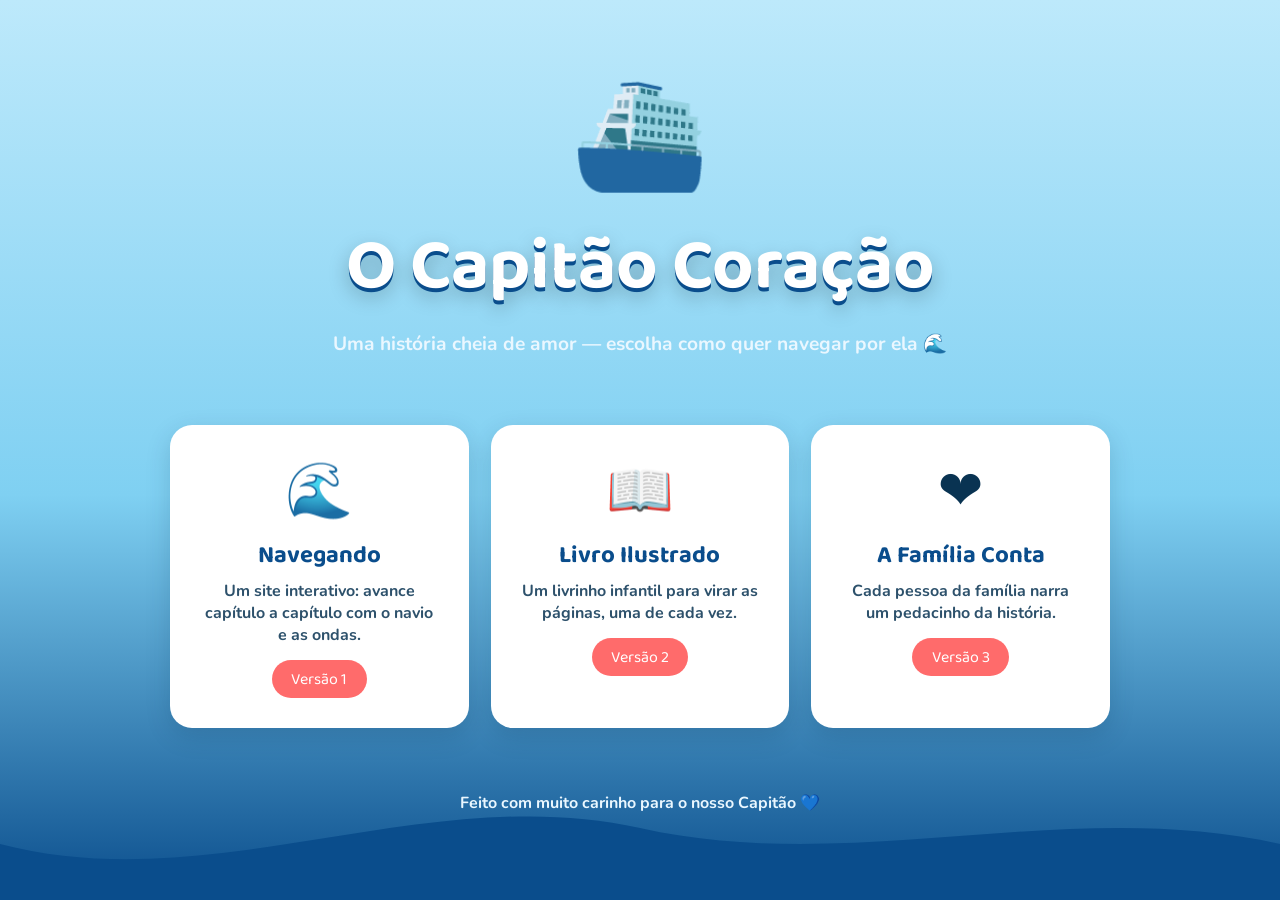
==== index.html @ a2f06ba9 "Add three static versions, GitHub Pages deploy workflow, and live URL" ====
<!DOCTYPE html>
<html lang="pt-BR">
<head>
  <meta charset="UTF-8">
  <meta name="viewport" content="width=device-width, initial-scale=1.0">
  <title>O Capitão Coração 💙</title>
  <meta name="description" content="Uma história lúdica e cheia de amor para o nosso Capitão Coração.">
  <link rel="preconnect" href="https://fonts.googleapis.com">
  <link href="https://fonts.googleapis.com/css2?family=Baloo+2:wght@600;700;800&family=Nunito:wght@400;700;800&display=swap" rel="stylesheet">
  <link rel="stylesheet" href="assets/css/common.css">
  <style>
    body {
      min-height: 100vh;
      background: linear-gradient(180deg, #bde9fb 0%, #7fd0f2 55%, #0a4d8c 100%);
      overflow-x: hidden;
    }
    header.hero {
      text-align: center;
      padding: 3.5rem 1rem 1rem;
      position: relative;
    }
    .hero h1 {
      font-size: clamp(2.4rem, 7vw, 4.5rem);
      color: #fff;
      margin: 0;
      text-shadow: 0 4px 0 #0a4d8c, 0 8px 20px rgba(0,0,0,.25);
    }
    .hero p { color: #eaf7ff; font-size: 1.2rem; font-weight: 700; margin-top: .4rem; }
    .navio-hero { font-size: clamp(3rem, 12vw, 7rem); animation: flutua 3.5s ease-in-out infinite; }
    @keyframes flutua {
      0%,100% { transform: translateY(0) rotate(-2deg); }
      50% { transform: translateY(-16px) rotate(2deg); }
    }
    .cartoes {
      display: grid;
      grid-template-columns: repeat(auto-fit, minmax(250px, 1fr));
      gap: 22px;
      max-width: 980px;
      margin: 2rem auto 3rem;
      padding: 0 20px;
    }
    .cartao {
      background: #fff;
      border-radius: 22px;
      padding: 1.6rem;
      text-align: center;
      box-shadow: var(--sombra);
      text-decoration: none;
      color: var(--texto);
      transition: transform .2s ease;
      border: 4px solid transparent;
    }
    .cartao:hover { transform: translateY(-8px); border-color: var(--amarelo); }
    .cartao .icone { font-size: 3.4rem; }
    .cartao h2 { margin: .5rem 0 .3rem; color: var(--azul-mar); }
    .cartao p { margin: 0; font-weight: 700; opacity: .85; }
    .cartao .selo {
      display: inline-block;
      margin-top: .9rem;
      background: var(--coral);
      color: #fff;
      padding: .4rem 1.2rem;
      border-radius: 999px;
      font-family: var(--fonte-titulo);
    }
    .rodape { text-align: center; color: #eaf7ff; padding: 1rem 1rem 2.5rem; font-weight: 700; }
    .ondas {
      position: fixed; bottom: 0; left: 0; width: 100%; line-height: 0; z-index: -1;
    }
  </style>
</head>
<body>
  <header class="hero">
    <div class="navio-hero">⛴️</div>
    <h1>O Capitão Coração</h1>
    <p>Uma história cheia de amor — escolha como quer navegar por ela 🌊</p>
  </header>

  <main>
    <section class="cartoes">
      <a class="cartao" href="versao1/index.html">
        <div class="icone">🌊</div>
        <h2>Navegando</h2>
        <p>Um site interativo: avance capítulo a capítulo com o navio e as ondas.</p>
        <span class="selo">Versão 1</span>
      </a>

      <a class="cartao" href="versao2/index.html">
        <div class="icone">📖</div>
        <h2>Livro Ilustrado</h2>
        <p>Um livrinho infantil para virar as páginas, uma de cada vez.</p>
        <span class="selo">Versão 2</span>
      </a>

      <a class="cartao" href="versao3/index.html">
        <div class="icone">❤️</div>
        <h2>A Família Conta</h2>
        <p>Cada pessoa da família narra um pedacinho da história.</p>
        <span class="selo">Versão 3</span>
      </a>
    </section>
  </main>

  <p class="rodape">Feito com muito carinho para o nosso Capitão 💙</p>

  <div class="ondas" aria-hidden="true">
    <svg viewBox="0 0 1440 120" preserveAspectRatio="none" width="100%" height="120">
      <path fill="#0a4d8c" d="M0,64 C240,120 480,0 720,48 C960,96 1200,16 1440,64 L1440,120 L0,120 Z"></path>
    </svg>
  </div>
</body>
</html>
---- assets/css/common.css ----
/* ===== Capitão Coração — estilos compartilhados ===== */
:root {
  --azul-mar: #0a4d8c;
  --azul-fundo: #cfeefc;
  --azul-claro: #7fd0f2;
  --areia: #fde8c8;
  --coral: #ff6b6b;
  --amarelo: #ffd166;
  --branco: #ffffff;
  --texto: #093352;
  --sombra: 0 8px 24px rgba(9, 51, 82, .18);
  --fonte-titulo: "Baloo 2", "Comic Sans MS", "Trebuchet MS", sans-serif;
  --fonte-texto: "Nunito", "Segoe UI", system-ui, sans-serif;
}

* { box-sizing: border-box; }

body {
  margin: 0;
  font-family: var(--fonte-texto);
  color: var(--texto);
  -webkit-font-smoothing: antialiased;
}

h1, h2, h3, .titulo { font-family: var(--fonte-titulo); }

.botao {
  display: inline-block;
  border: none;
  cursor: pointer;
  background: var(--coral);
  color: #fff;
  font-family: var(--fonte-titulo);
  font-size: 1.1rem;
  padding: .8rem 1.8rem;
  border-radius: 999px;
  box-shadow: var(--sombra);
  transition: transform .15s ease, background .2s ease;
  text-decoration: none;
}
.botao:hover { transform: translateY(-3px) scale(1.03); }
.botao:active { transform: translateY(0) scale(.98); }
.botao.secundario { background: var(--azul-mar); }

.voltar-inicio {
  position: fixed;
  top: 14px;
  left: 14px;
  z-index: 50;
  background: rgba(255,255,255,.85);
  color: var(--azul-mar);
  padding: .4rem 1rem;
  border-radius: 999px;
  text-decoration: none;
  font-weight: 700;
  box-shadow: var(--sombra);
}

/* ===== Galeria de fotos da família (placeholders) ===== */
.galeria-familia {
  display: grid;
  grid-template-columns: repeat(auto-fit, minmax(180px, 1fr));
  gap: 18px;
  max-width: 900px;
  margin: 24px auto;
  padding: 0 16px;
}
.foto-familia {
  background: #fff;
  border-radius: 16px;
  overflow: hidden;
  box-shadow: var(--sombra);
  transform: rotate(-1.2deg);
  transition: transform .2s ease;
}
.foto-familia:nth-child(even) { transform: rotate(1.4deg); }
.foto-familia:hover { transform: rotate(0) scale(1.04); }
.foto-familia .moldura {
  position: relative;
  aspect-ratio: 4 / 3;
  background:
    repeating-linear-gradient(45deg, #eef6fb, #eef6fb 12px, #e3f0f9 12px, #e3f0f9 24px);
  display: flex;
  align-items: center;
  justify-content: center;
  text-align: center;
  color: var(--azul-mar);
}
.foto-familia .moldura::before {
  content: "📷 Foto aqui";
  font-family: var(--fonte-titulo);
  font-size: 1rem;
  opacity: .7;
}
.foto-familia img {
  position: absolute;
  inset: 0;
  width: 100%;
  height: 100%;
  object-fit: cover;
}
/* quando a imagem carrega, esconde o texto placeholder */
.foto-familia img[src] { background: #fff; }
.foto-familia .legenda {
  padding: .6rem;
  font-weight: 700;
  text-align: center;
  font-size: .95rem;
}

@media (prefers-reduced-motion: reduce) {
  * { animation: none !important; transition: none !important; }
}
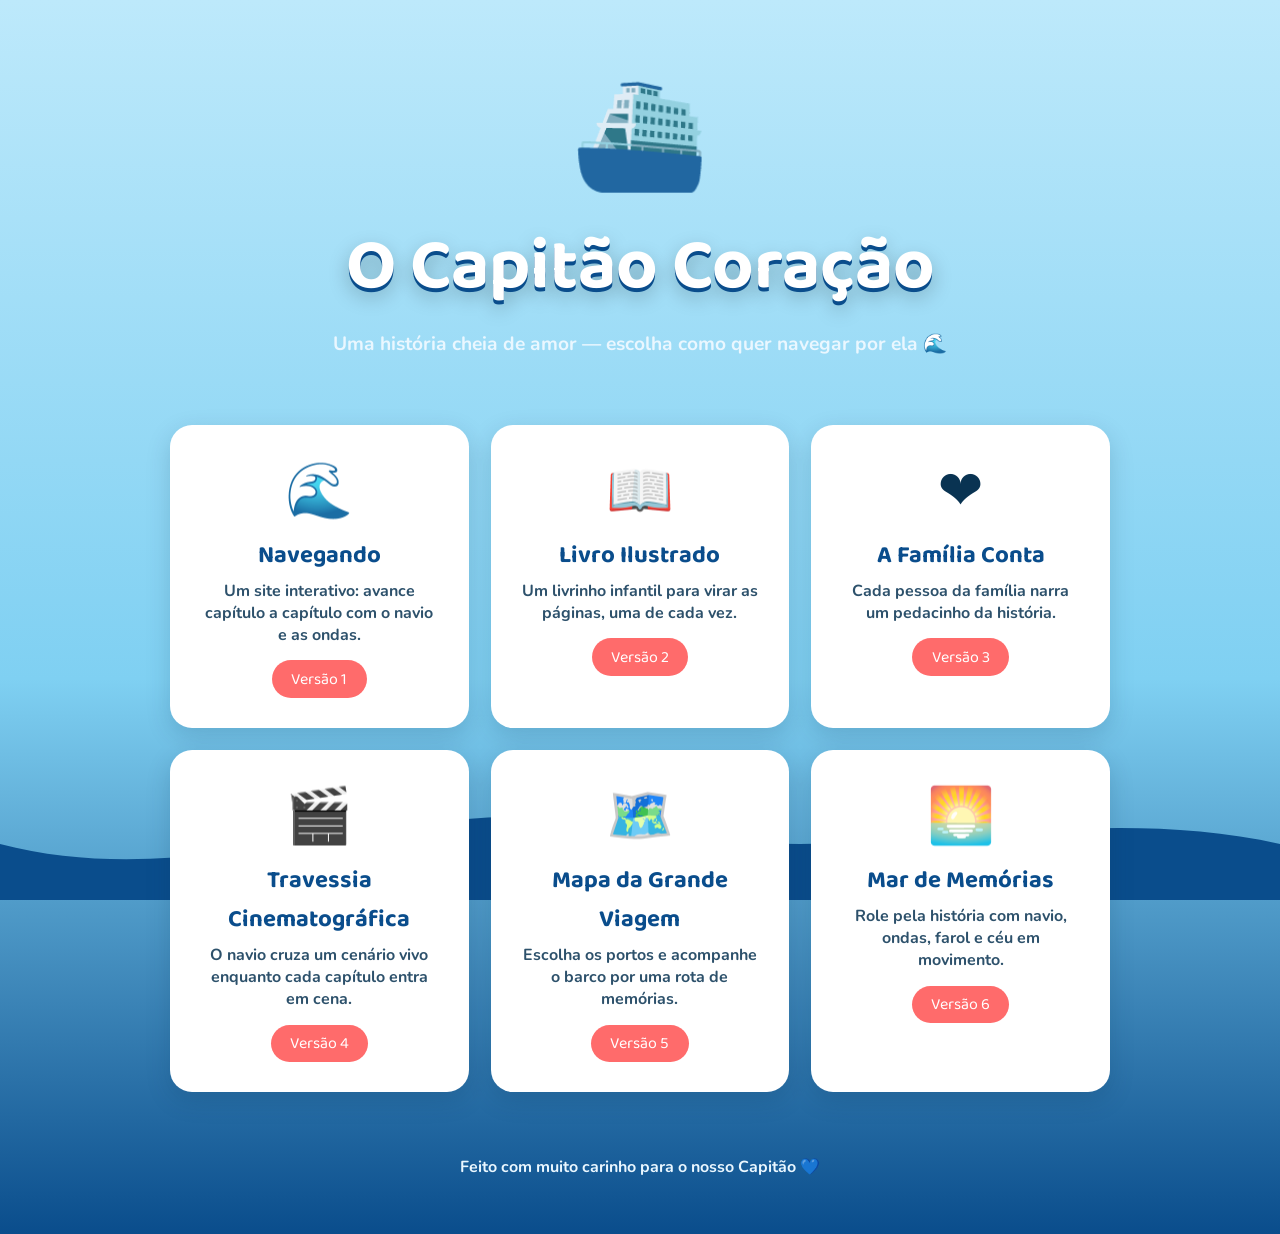
==== commit 68699c2f: "Add three animated story experiences" ====
--- a/index.html
+++ b/index.html
@@ -98,6 +98,27 @@
         <p>Cada pessoa da família narra um pedacinho da história.</p>
         <span class="selo">Versão 3</span>
       </a>
+
+      <a class="cartao" href="versao4/index.html">
+        <div class="icone">🎬</div>
+        <h2>Travessia Cinematográfica</h2>
+        <p>O navio cruza um cenário vivo enquanto cada capítulo entra em cena.</p>
+        <span class="selo">Versão 4</span>
+      </a>
+
+      <a class="cartao" href="versao5/index.html">
+        <div class="icone">🗺️</div>
+        <h2>Mapa da Grande Viagem</h2>
+        <p>Escolha os portos e acompanhe o barco por uma rota de memórias.</p>
+        <span class="selo">Versão 5</span>
+      </a>
+
+      <a class="cartao" href="versao6/index.html">
+        <div class="icone">🌅</div>
+        <h2>Mar de Memórias</h2>
+        <p>Role pela história com navio, ondas, farol e céu em movimento.</p>
+        <span class="selo">Versão 6</span>
+      </a>
     </section>
   </main>
 
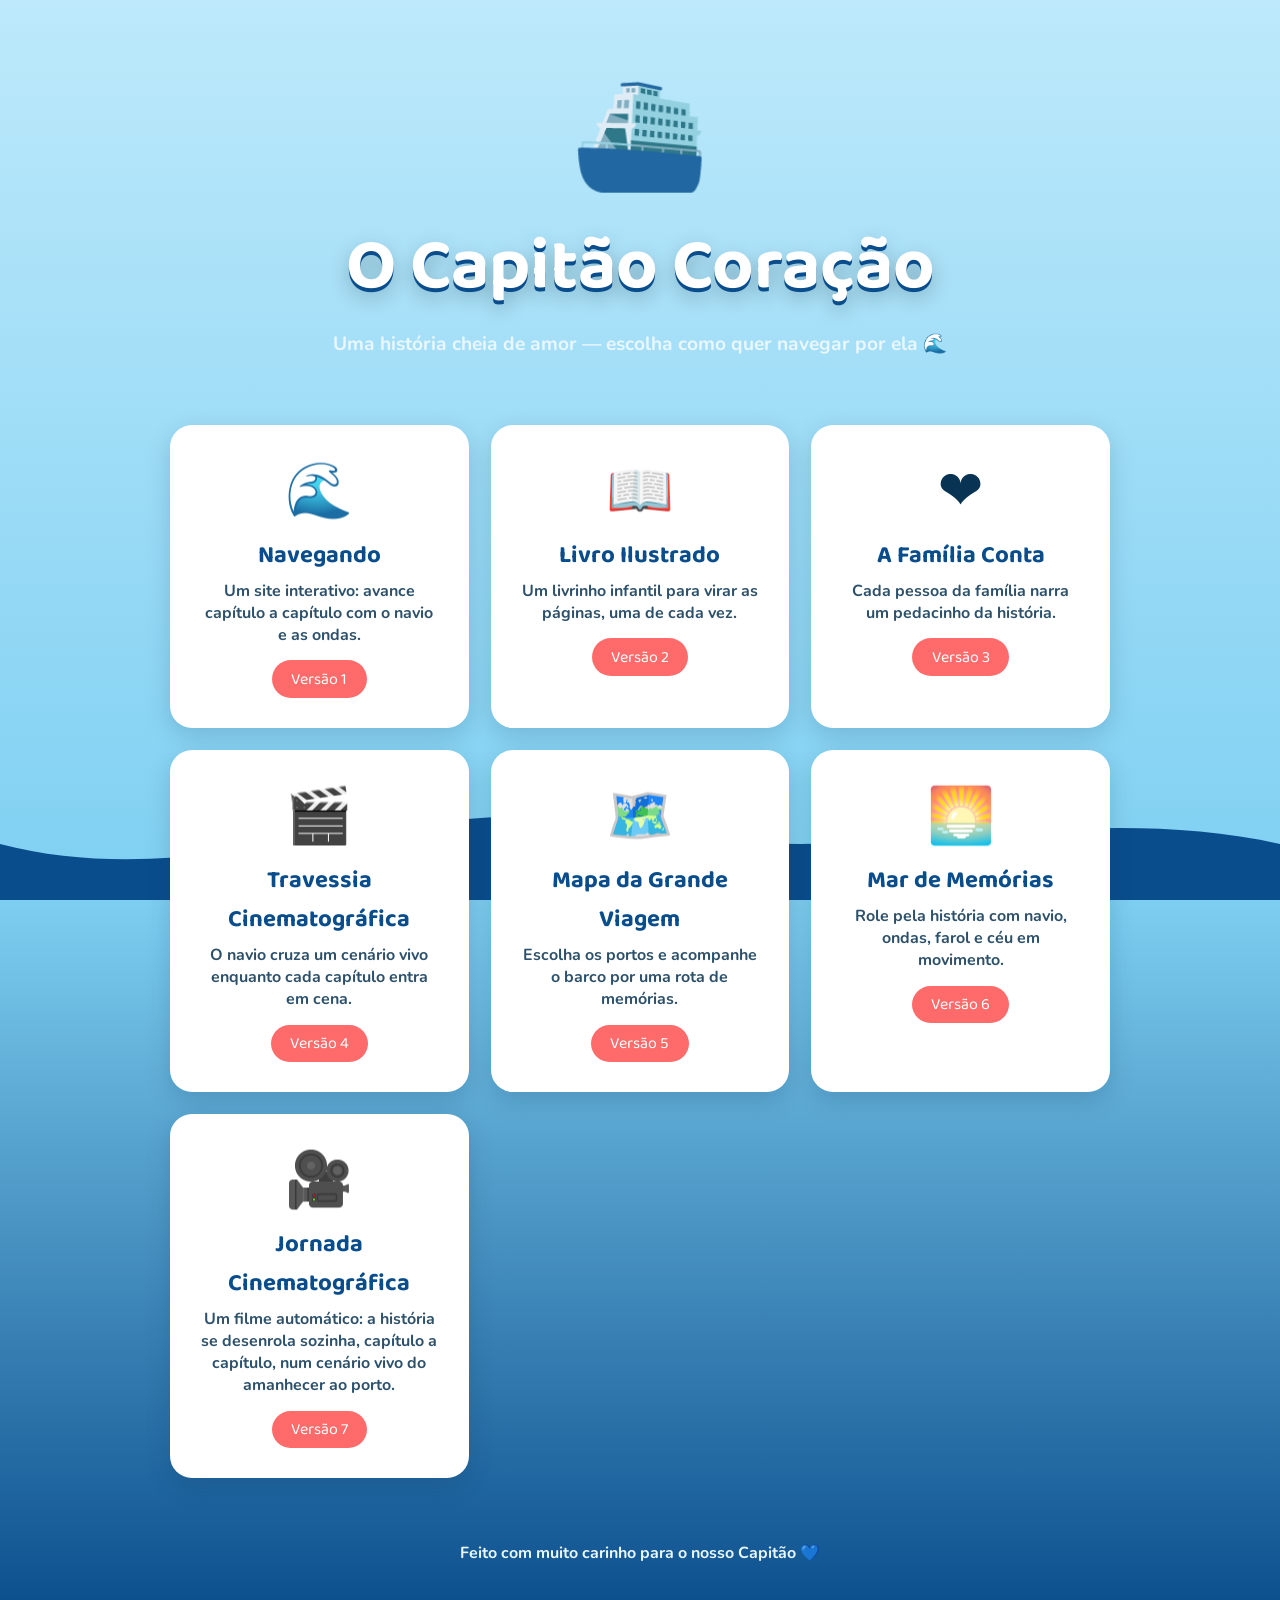
==== commit 1a2fc570: "feat: add Version 7 — Jornada Cinematográfica (cinematic film experience)" ====
--- a/index.html
+++ b/index.html
@@ -119,6 +119,13 @@
         <p>Role pela história com navio, ondas, farol e céu em movimento.</p>
         <span class="selo">Versão 6</span>
       </a>
+
+      <a class="cartao" href="versao7/index.html">
+        <div class="icone">🎥</div>
+        <h2>Jornada Cinematográfica</h2>
+        <p>Um filme automático: a história se desenrola sozinha, capítulo a capítulo, num cenário vivo do amanhecer ao porto.</p>
+        <span class="selo">Versão 7</span>
+      </a>
     </section>
   </main>
 
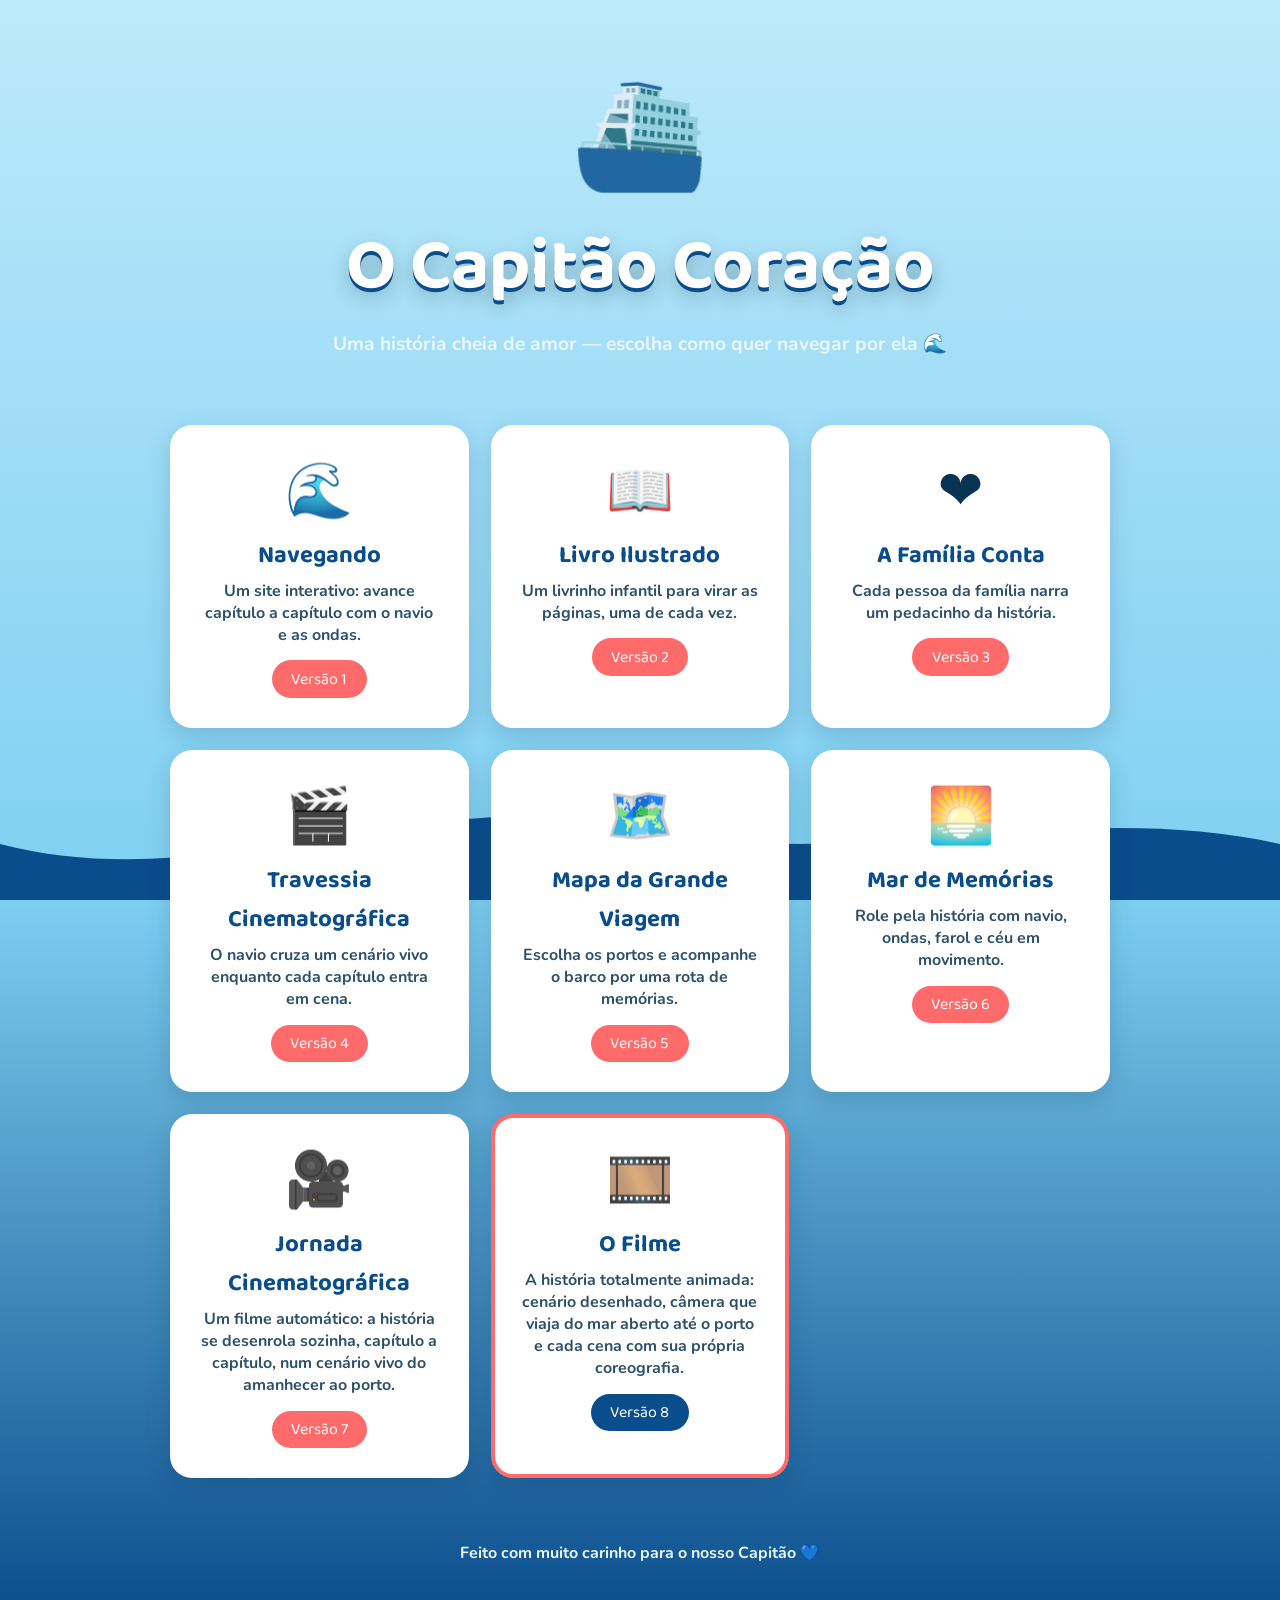
==== commit 5aca5e89: "feat(versao8): a historia como filme totalmente animado em SVG Nova Versao 8 - 'O Filme': 11 cenas (" ====
--- a/index.html
+++ b/index.html
@@ -51,6 +51,8 @@
       border: 4px solid transparent;
     }
     .cartao:hover { transform: translateY(-8px); border-color: var(--amarelo); }
+    .cartao.destaque { border-color: var(--coral); }
+    .cartao.destaque .selo { background: var(--azul-mar); }
     .cartao .icone { font-size: 3.4rem; }
     .cartao h2 { margin: .5rem 0 .3rem; color: var(--azul-mar); }
     .cartao p { margin: 0; font-weight: 700; opacity: .85; }
@@ -126,6 +128,13 @@
         <p>Um filme automático: a história se desenrola sozinha, capítulo a capítulo, num cenário vivo do amanhecer ao porto.</p>
         <span class="selo">Versão 7</span>
       </a>
+
+      <a class="cartao destaque" href="versao8/index.html">
+        <div class="icone">🎞️</div>
+        <h2>O Filme</h2>
+        <p>A história totalmente animada: cenário desenhado, câmera que viaja do mar aberto até o porto e cada cena com sua própria coreografia.</p>
+        <span class="selo">Versão 8</span>
+      </a>
     </section>
   </main>
 
--- a/assets/css/common.css
+++ b/assets/css/common.css
@@ -56,16 +56,20 @@
   box-shadow: var(--sombra);
 }
 
-/* ===== Galeria de fotos da família (placeholders) ===== */
+/* ===== Galeria de fotos da família ===== */
+/* Colagem em colunas: cada foto aparece na sua proporção natural. */
 .galeria-familia {
-  display: grid;
-  grid-template-columns: repeat(auto-fit, minmax(180px, 1fr));
-  gap: 18px;
-  max-width: 900px;
+  column-width: 240px;
+  column-gap: 18px;
+  max-width: 980px;
   margin: 24px auto;
   padding: 0 16px;
 }
 .foto-familia {
+  break-inside: avoid;
+  -webkit-column-break-inside: avoid;
+  page-break-inside: avoid;
+  margin: 0 0 18px;
   background: #fff;
   border-radius: 16px;
   overflow: hidden;
@@ -77,7 +81,14 @@
 .foto-familia:hover { transform: rotate(0) scale(1.04); }
 .foto-familia .moldura {
   position: relative;
-  aspect-ratio: 4 / 3;
+  display: block;
+  line-height: 0;
+  background: #fff;
+}
+/* moldura vazia (sem foto ainda ou falha ao carregar) */
+.foto-familia .moldura.sem-foto {
+  min-height: 170px;
+  line-height: normal;
   background:
     repeating-linear-gradient(45deg, #eef6fb, #eef6fb 12px, #e3f0f9 12px, #e3f0f9 24px);
   display: flex;
@@ -86,21 +97,17 @@
   text-align: center;
   color: var(--azul-mar);
 }
-.foto-familia .moldura::before {
+.foto-familia .moldura.sem-foto::before {
   content: "📷 Foto aqui";
   font-family: var(--fonte-titulo);
   font-size: 1rem;
   opacity: .7;
 }
 .foto-familia img {
-  position: absolute;
-  inset: 0;
+  display: block;
   width: 100%;
-  height: 100%;
-  object-fit: cover;
+  height: auto;
 }
-/* quando a imagem carrega, esconde o texto placeholder */
-.foto-familia img[src] { background: #fff; }
 .foto-familia .legenda {
   padding: .6rem;
   font-weight: 700;
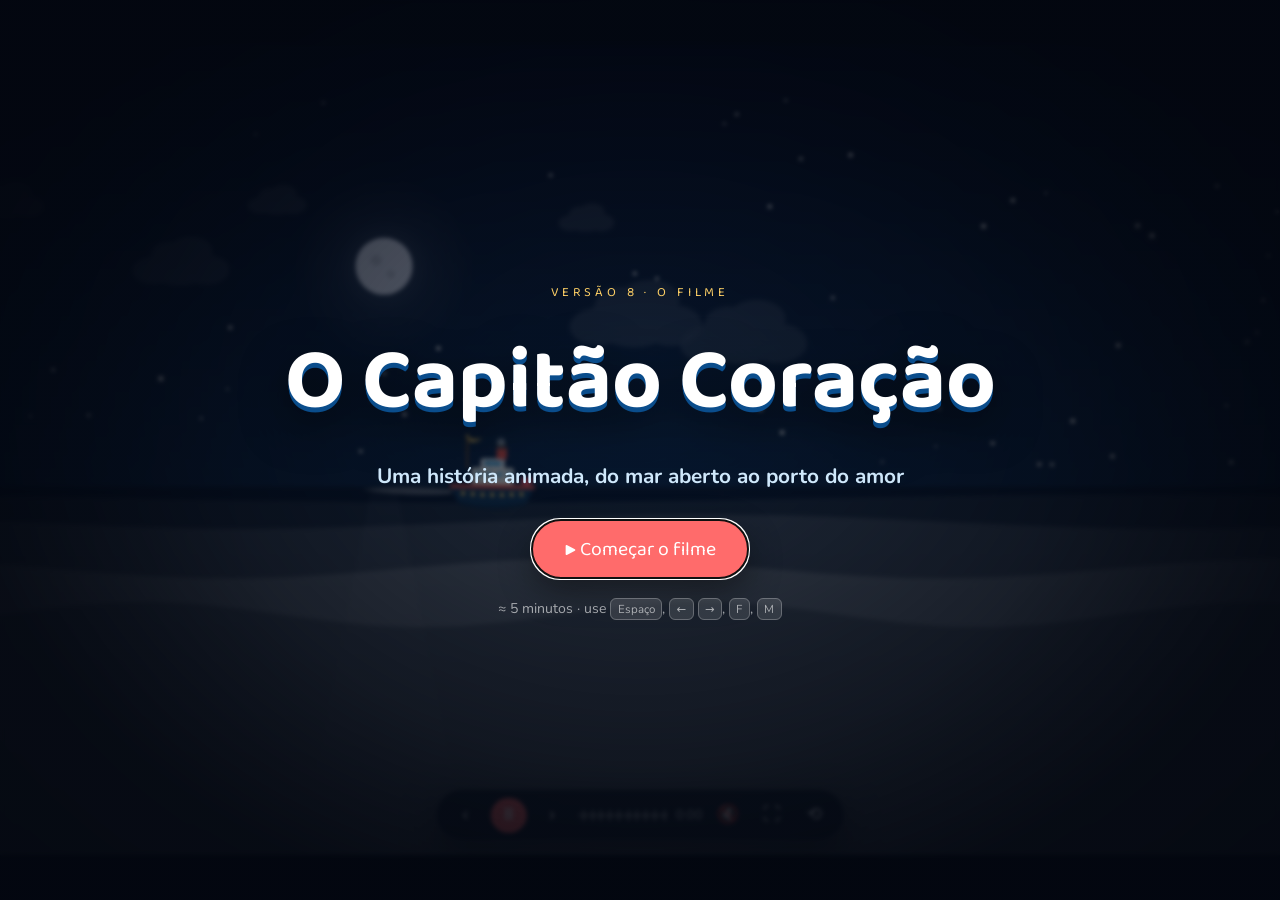
==== commit 94e3f844: "feat: versao final com apenas o filme (versao 8) O index.html da raiz agora redireciona direto para " ====
--- a/index.html
+++ b/index.html
@@ -1,149 +1,80 @@
-<!DOCTYPE html>
-<html lang="pt-BR">
-<head>
-  <meta charset="UTF-8">
-  <meta name="viewport" content="width=device-width, initial-scale=1.0">
-  <title>O Capitão Coração 💙</title>
-  <meta name="description" content="Uma história lúdica e cheia de amor para o nosso Capitão Coração.">
-  <link rel="preconnect" href="https://fonts.googleapis.com">
-  <link href="https://fonts.googleapis.com/css2?family=Baloo+2:wght@600;700;800&family=Nunito:wght@400;700;800&display=swap" rel="stylesheet">
-  <link rel="stylesheet" href="assets/css/common.css">
-  <style>
-    body {
-      min-height: 100vh;
-      background: linear-gradient(180deg, #bde9fb 0%, #7fd0f2 55%, #0a4d8c 100%);
-      overflow-x: hidden;
-    }
-    header.hero {
-      text-align: center;
-      padding: 3.5rem 1rem 1rem;
-      position: relative;
-    }
-    .hero h1 {
-      font-size: clamp(2.4rem, 7vw, 4.5rem);
-      color: #fff;
-      margin: 0;
-      text-shadow: 0 4px 0 #0a4d8c, 0 8px 20px rgba(0,0,0,.25);
-    }
-    .hero p { color: #eaf7ff; font-size: 1.2rem; font-weight: 700; margin-top: .4rem; }
-    .navio-hero { font-size: clamp(3rem, 12vw, 7rem); animation: flutua 3.5s ease-in-out infinite; }
-    @keyframes flutua {
-      0%,100% { transform: translateY(0) rotate(-2deg); }
-      50% { transform: translateY(-16px) rotate(2deg); }
-    }
-    .cartoes {
-      display: grid;
-      grid-template-columns: repeat(auto-fit, minmax(250px, 1fr));
-      gap: 22px;
-      max-width: 980px;
-      margin: 2rem auto 3rem;
-      padding: 0 20px;
-    }
-    .cartao {
-      background: #fff;
-      border-radius: 22px;
-      padding: 1.6rem;
-      text-align: center;
-      box-shadow: var(--sombra);
-      text-decoration: none;
-      color: var(--texto);
-      transition: transform .2s ease;
-      border: 4px solid transparent;
-    }
-    .cartao:hover { transform: translateY(-8px); border-color: var(--amarelo); }
-    .cartao.destaque { border-color: var(--coral); }
-    .cartao.destaque .selo { background: var(--azul-mar); }
-    .cartao .icone { font-size: 3.4rem; }
-    .cartao h2 { margin: .5rem 0 .3rem; color: var(--azul-mar); }
-    .cartao p { margin: 0; font-weight: 700; opacity: .85; }
-    .cartao .selo {
-      display: inline-block;
-      margin-top: .9rem;
-      background: var(--coral);
-      color: #fff;
-      padding: .4rem 1.2rem;
-      border-radius: 999px;
-      font-family: var(--fonte-titulo);
-    }
-    .rodape { text-align: center; color: #eaf7ff; padding: 1rem 1rem 2.5rem; font-weight: 700; }
-    .ondas {
-      position: fixed; bottom: 0; left: 0; width: 100%; line-height: 0; z-index: -1;
-    }
-  </style>
-</head>
-<body>
-  <header class="hero">
-    <div class="navio-hero">⛴️</div>
-    <h1>O Capitão Coração</h1>
-    <p>Uma história cheia de amor — escolha como quer navegar por ela 🌊</p>
-  </header>
-
-  <main>
-    <section class="cartoes">
-      <a class="cartao" href="versao1/index.html">
-        <div class="icone">🌊</div>
-        <h2>Navegando</h2>
-        <p>Um site interativo: avance capítulo a capítulo com o navio e as ondas.</p>
-        <span class="selo">Versão 1</span>
-      </a>
-
-      <a class="cartao" href="versao2/index.html">
-        <div class="icone">📖</div>
-        <h2>Livro Ilustrado</h2>
-        <p>Um livrinho infantil para virar as páginas, uma de cada vez.</p>
-        <span class="selo">Versão 2</span>
-      </a>
-
-      <a class="cartao" href="versao3/index.html">
-        <div class="icone">❤️</div>
-        <h2>A Família Conta</h2>
-        <p>Cada pessoa da família narra um pedacinho da história.</p>
-        <span class="selo">Versão 3</span>
-      </a>
-
-      <a class="cartao" href="versao4/index.html">
-        <div class="icone">🎬</div>
-        <h2>Travessia Cinematográfica</h2>
-        <p>O navio cruza um cenário vivo enquanto cada capítulo entra em cena.</p>
-        <span class="selo">Versão 4</span>
-      </a>
-
-      <a class="cartao" href="versao5/index.html">
-        <div class="icone">🗺️</div>
-        <h2>Mapa da Grande Viagem</h2>
-        <p>Escolha os portos e acompanhe o barco por uma rota de memórias.</p>
-        <span class="selo">Versão 5</span>
-      </a>
-
-      <a class="cartao" href="versao6/index.html">
-        <div class="icone">🌅</div>
-        <h2>Mar de Memórias</h2>
-        <p>Role pela história com navio, ondas, farol e céu em movimento.</p>
-        <span class="selo">Versão 6</span>
-      </a>
-
-      <a class="cartao" href="versao7/index.html">
-        <div class="icone">🎥</div>
-        <h2>Jornada Cinematográfica</h2>
-        <p>Um filme automático: a história se desenrola sozinha, capítulo a capítulo, num cenário vivo do amanhecer ao porto.</p>
-        <span class="selo">Versão 7</span>
-      </a>
-
-      <a class="cartao destaque" href="versao8/index.html">
-        <div class="icone">🎞️</div>
-        <h2>O Filme</h2>
-        <p>A história totalmente animada: cenário desenhado, câmera que viaja do mar aberto até o porto e cada cena com sua própria coreografia.</p>
-        <span class="selo">Versão 8</span>
-      </a>
-    </section>
-  </main>
-
-  <p class="rodape">Feito com muito carinho para o nosso Capitão 💙</p>
-
-  <div class="ondas" aria-hidden="true">
-    <svg viewBox="0 0 1440 120" preserveAspectRatio="none" width="100%" height="120">
-      <path fill="#0a4d8c" d="M0,64 C240,120 480,0 720,48 C960,96 1200,16 1440,64 L1440,120 L0,120 Z"></path>
-    </svg>
-  </div>
-</body>
-</html>
+<!DOCTYPE html>
+<html lang="pt-BR">
+<head>
+  <meta charset="UTF-8">
+  <meta name="viewport" content="width=device-width, initial-scale=1.0">
+  <title>O Capitão Coração 💙 — O Filme</title>
+  <meta name="description" content="O Capitão Coração: uma história animada, do mar aberto ao porto do amor.">
+  <meta http-equiv="refresh" content="0; url=versao8/index.html">
+  <link rel="canonical" href="versao8/index.html">
+  <link rel="preconnect" href="https://fonts.googleapis.com">
+  <link href="https://fonts.googleapis.com/css2?family=Baloo+2:wght@600;700;800&family=Nunito:wght@400;700;800&display=swap" rel="stylesheet">
+  <link rel="stylesheet" href="assets/css/common.css">
+  <style>
+    body {
+      min-height: 100vh;
+      margin: 0;
+      display: flex;
+      align-items: center;
+      justify-content: center;
+      text-align: center;
+      background: linear-gradient(180deg, #bde9fb 0%, #7fd0f2 55%, #0a4d8c 100%);
+      overflow-x: hidden;
+    }
+    .abrindo { padding: 2rem 1.5rem; }
+    .navio {
+      font-size: clamp(3.5rem, 14vw, 7rem);
+      animation: flutua 3.5s ease-in-out infinite;
+    }
+    @keyframes flutua {
+      0%, 100% { transform: translateY(0) rotate(-2deg); }
+      50% { transform: translateY(-16px) rotate(2deg); }
+    }
+    h1 {
+      font-size: clamp(2.2rem, 7vw, 4rem);
+      color: #fff;
+      margin: .4rem 0 0;
+      text-shadow: 0 4px 0 #0a4d8c, 0 8px 20px rgba(0, 0, 0, .25);
+    }
+    p.sub { color: #eaf7ff; font-size: 1.15rem; font-weight: 700; margin: .5rem 0 1.8rem; }
+    a.botao {
+      display: inline-block;
+      background: var(--coral, #ff6b6b);
+      color: #fff;
+      font-family: var(--fonte-titulo, "Baloo 2", cursive);
+      font-size: 1.25rem;
+      padding: .9rem 2.2rem;
+      border-radius: 999px;
+      text-decoration: none;
+      box-shadow: 0 8px 22px rgba(0, 0, 0, .25);
+      transition: transform .2s ease;
+    }
+    a.botao:hover { transform: translateY(-3px) scale(1.04); }
+    p.aviso { color: #eaf7ff; font-weight: 700; margin-top: 1.4rem; opacity: .85; }
+    .ondas { position: fixed; bottom: 0; left: 0; width: 100%; line-height: 0; z-index: -1; }
+    @media (prefers-reduced-motion: reduce) {
+      .navio { animation: none; }
+    }
+  </style>
+</head>
+<body>
+  <main class="abrindo">
+    <div class="navio" aria-hidden="true">⛴️</div>
+    <h1>O Capitão Coração</h1>
+    <p class="sub">Abrindo o filme… 🌊</p>
+    <a class="botao" href="versao8/index.html">▶ Começar o filme</a>
+    <p class="aviso">Se nada acontecer, toque no botão acima.</p>
+  </main>
+
+  <div class="ondas" aria-hidden="true">
+    <svg viewBox="0 0 1440 120" preserveAspectRatio="none" width="100%" height="120">
+      <path fill="#0a4d8c" d="M0,64 C240,120 480,0 720,48 C960,96 1200,16 1440,64 L1440,120 L0,120 Z"></path>
+    </svg>
+  </div>
+
+  <script>
+    // location.replace evita que o botão "voltar" fique preso neste redirecionamento
+    location.replace('versao8/index.html');
+  </script>
+</body>
+</html>
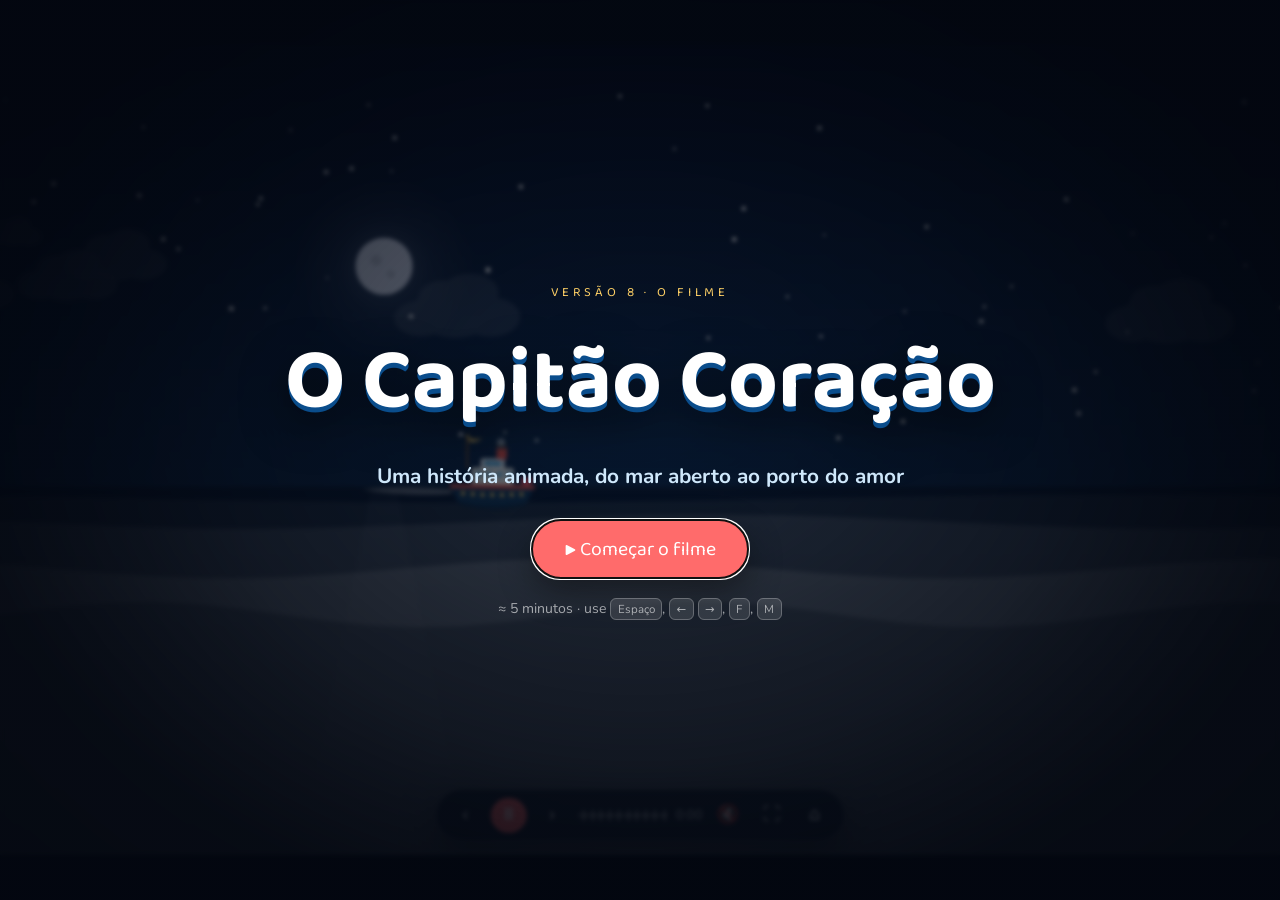
==== commit e9a8461b: "Versao 8 as final version: redirect root, fix links, rewrite README" ====
--- a/index.html
+++ b/index.html
@@ -1,80 +1,51 @@
-<!DOCTYPE html>
-<html lang="pt-BR">
-<head>
-  <meta charset="UTF-8">
-  <meta name="viewport" content="width=device-width, initial-scale=1.0">
-  <title>O Capitão Coração 💙 — O Filme</title>
-  <meta name="description" content="O Capitão Coração: uma história animada, do mar aberto ao porto do amor.">
-  <meta http-equiv="refresh" content="0; url=versao8/index.html">
-  <link rel="canonical" href="versao8/index.html">
-  <link rel="preconnect" href="https://fonts.googleapis.com">
-  <link href="https://fonts.googleapis.com/css2?family=Baloo+2:wght@600;700;800&family=Nunito:wght@400;700;800&display=swap" rel="stylesheet">
-  <link rel="stylesheet" href="assets/css/common.css">
-  <style>
-    body {
-      min-height: 100vh;
-      margin: 0;
-      display: flex;
-      align-items: center;
-      justify-content: center;
-      text-align: center;
-      background: linear-gradient(180deg, #bde9fb 0%, #7fd0f2 55%, #0a4d8c 100%);
-      overflow-x: hidden;
-    }
-    .abrindo { padding: 2rem 1.5rem; }
-    .navio {
-      font-size: clamp(3.5rem, 14vw, 7rem);
-      animation: flutua 3.5s ease-in-out infinite;
-    }
-    @keyframes flutua {
-      0%, 100% { transform: translateY(0) rotate(-2deg); }
-      50% { transform: translateY(-16px) rotate(2deg); }
-    }
-    h1 {
-      font-size: clamp(2.2rem, 7vw, 4rem);
-      color: #fff;
-      margin: .4rem 0 0;
-      text-shadow: 0 4px 0 #0a4d8c, 0 8px 20px rgba(0, 0, 0, .25);
-    }
-    p.sub { color: #eaf7ff; font-size: 1.15rem; font-weight: 700; margin: .5rem 0 1.8rem; }
-    a.botao {
-      display: inline-block;
-      background: var(--coral, #ff6b6b);
-      color: #fff;
-      font-family: var(--fonte-titulo, "Baloo 2", cursive);
-      font-size: 1.25rem;
-      padding: .9rem 2.2rem;
-      border-radius: 999px;
-      text-decoration: none;
-      box-shadow: 0 8px 22px rgba(0, 0, 0, .25);
-      transition: transform .2s ease;
-    }
-    a.botao:hover { transform: translateY(-3px) scale(1.04); }
-    p.aviso { color: #eaf7ff; font-weight: 700; margin-top: 1.4rem; opacity: .85; }
-    .ondas { position: fixed; bottom: 0; left: 0; width: 100%; line-height: 0; z-index: -1; }
-    @media (prefers-reduced-motion: reduce) {
-      .navio { animation: none; }
-    }
-  </style>
-</head>
-<body>
-  <main class="abrindo">
-    <div class="navio" aria-hidden="true">⛴️</div>
-    <h1>O Capitão Coração</h1>
-    <p class="sub">Abrindo o filme… 🌊</p>
-    <a class="botao" href="versao8/index.html">▶ Começar o filme</a>
-    <p class="aviso">Se nada acontecer, toque no botão acima.</p>
-  </main>
-
-  <div class="ondas" aria-hidden="true">
-    <svg viewBox="0 0 1440 120" preserveAspectRatio="none" width="100%" height="120">
-      <path fill="#0a4d8c" d="M0,64 C240,120 480,0 720,48 C960,96 1200,16 1440,64 L1440,120 L0,120 Z"></path>
-    </svg>
-  </div>
-
-  <script>
-    // location.replace evita que o botão "voltar" fique preso neste redirecionamento
-    location.replace('versao8/index.html');
-  </script>
-</body>
-</html>
+<!DOCTYPE html>
+<html lang="pt-BR">
+<head>
+  <meta charset="UTF-8">
+  <meta name="viewport" content="width=device-width, initial-scale=1.0">
+  <meta http-equiv="refresh" content="0; url=versao8/index.html">
+  <title>O Capitão Coração 💙</title>
+  <meta name="description" content="Uma história lúdica e cheia de amor para o nosso Capitão Coração.">
+  <style>
+    body {
+      min-height: 100vh;
+      margin: 0;
+      display: flex;
+      flex-direction: column;
+      align-items: center;
+      justify-content: center;
+      background: linear-gradient(180deg, #bde9fb 0%, #7fd0f2 55%, #0a4d8c 100%);
+      font-family: Nunito, sans-serif;
+      color: #fff;
+      text-align: center;
+    }
+    .navio { font-size: clamp(4rem, 14vw, 8rem); animation: flutua 3.5s ease-in-out infinite; }
+    @keyframes flutua {
+      0%,100% { transform: translateY(0) rotate(-2deg); }
+      50%      { transform: translateY(-18px) rotate(2deg); }
+    }
+    h1 { font-size: clamp(2rem, 7vw, 3.5rem); margin: .5rem 0 .2rem; text-shadow: 0 4px 0 #0a4d8c; }
+    p  { margin: 0 0 2rem; font-size: 1.1rem; opacity: .9; }
+    .btn {
+      display: inline-block;
+      background: #e8544a;
+      color: #fff;
+      text-decoration: none;
+      padding: .9rem 2.4rem;
+      border-radius: 999px;
+      font-size: 1.25rem;
+      font-weight: 800;
+      box-shadow: 0 6px 0 #a33;
+      transition: transform .15s, box-shadow .15s;
+    }
+    .btn:hover { transform: translateY(-3px); box-shadow: 0 9px 0 #a33; }
+  </style>
+</head>
+<body>
+  <div class="navio">⛴️</div>
+  <h1>O Capitão Coração</h1>
+  <p>Redirecionando para o filme…</p>
+  <a class="btn" href="versao8/index.html">▶ Começar o filme</a>
+  <script>location.replace('versao8/index.html');</script>
+</body>
+</html>
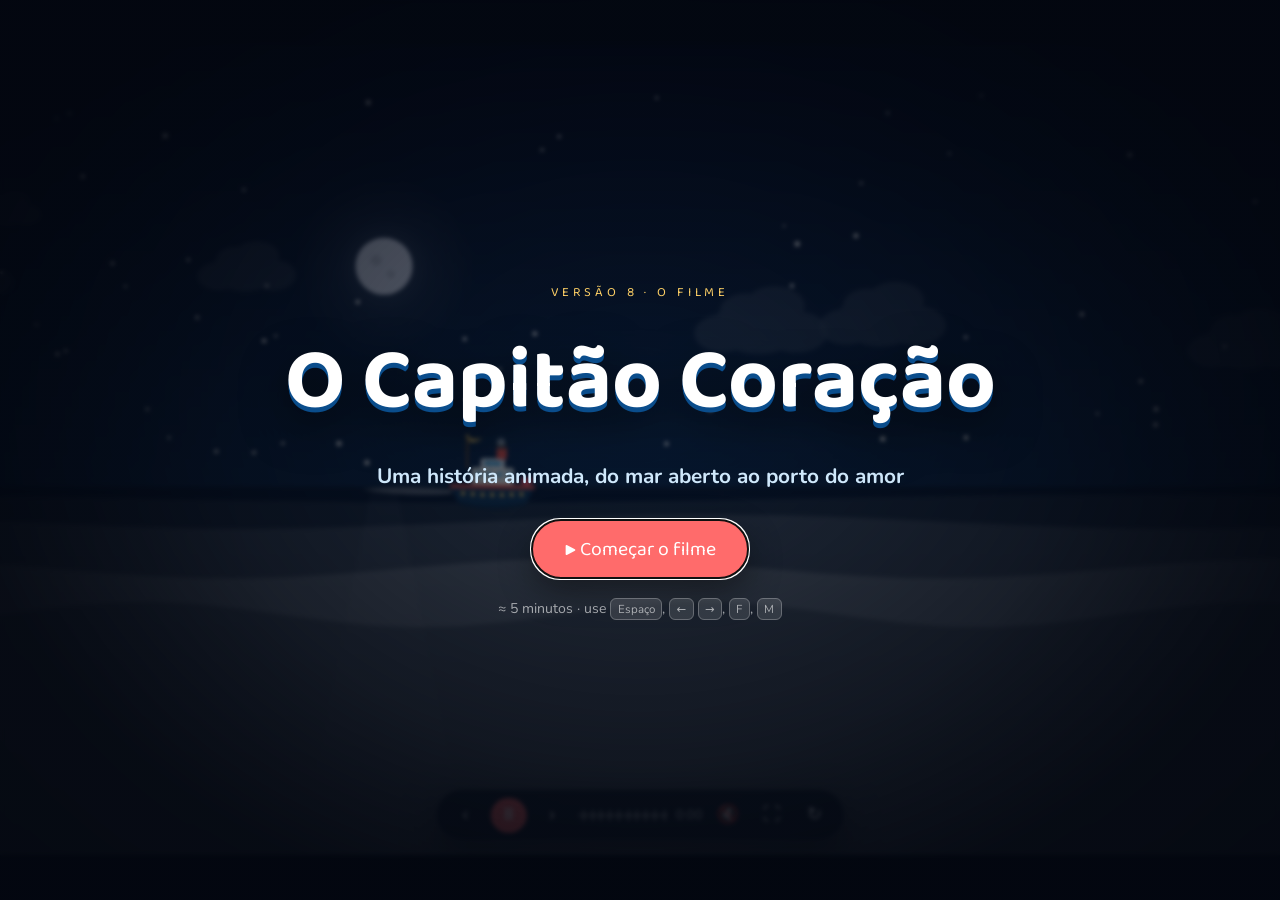
==== commit 38a36eb8: "fix: redirect root site to version 8 film" ====
--- a/index.html
+++ b/index.html
@@ -3,49 +3,70 @@
 <head>
   <meta charset="UTF-8">
   <meta name="viewport" content="width=device-width, initial-scale=1.0">
-  <meta http-equiv="refresh" content="0; url=versao8/index.html">
   <title>O Capitão Coração 💙</title>
-  <meta name="description" content="Uma história lúdica e cheia de amor para o nosso Capitão Coração.">
+  <meta name="description" content="Redirecionando para a versão oficial do filme do Capitão Coração.">
+  <meta http-equiv="refresh" content="1; url=versao8/index.html">
+  <link rel="preconnect" href="https://fonts.googleapis.com">
+  <link href="https://fonts.googleapis.com/css2?family=Baloo+2:wght@600;700;800&family=Nunito:wght@400;700;800&display=swap" rel="stylesheet">
+  <link rel="stylesheet" href="assets/css/common.css">
   <style>
     body {
       min-height: 100vh;
       margin: 0;
-      display: flex;
-      flex-direction: column;
+      display: grid;
+      place-items: center;
+      padding: 24px;
+      background: linear-gradient(180deg, #bde9fb 0%, #7fd0f2 55%, #0a4d8c 100%);
+      overflow: hidden;
+    }
+    .redirect-card {
+      width: min(100%, 560px);
+      text-align: center;
+      background: rgba(255, 255, 255, 0.96);
+      border-radius: 28px;
+      padding: 2rem 1.5rem;
+      box-shadow: var(--sombra);
+    }
+    .redirect-ship {
+      font-size: clamp(3.2rem, 12vw, 5.6rem);
+      animation: flutua 3.5s ease-in-out infinite;
+    }
+    .redirect-card h1 {
+      margin: .5rem 0 0;
+      color: var(--azul-mar);
+      font-size: clamp(2rem, 6vw, 3.2rem);
+    }
+    .redirect-card p {
+      margin: .9rem 0 0;
+      color: var(--texto);
+      font-weight: 700;
+    }
+    .redirect-card .botao {
+      display: inline-flex;
       align-items: center;
       justify-content: center;
-      background: linear-gradient(180deg, #bde9fb 0%, #7fd0f2 55%, #0a4d8c 100%);
-      font-family: Nunito, sans-serif;
-      color: #fff;
-      text-align: center;
+      gap: .5rem;
+      margin-top: 1.4rem;
+      text-decoration: none;
     }
-    .navio { font-size: clamp(4rem, 14vw, 8rem); animation: flutua 3.5s ease-in-out infinite; }
     @keyframes flutua {
-      0%,100% { transform: translateY(0) rotate(-2deg); }
-      50%      { transform: translateY(-18px) rotate(2deg); }
+      0%, 100% { transform: translateY(0) rotate(-2deg); }
+      50% { transform: translateY(-14px) rotate(2deg); }
     }
-    h1 { font-size: clamp(2rem, 7vw, 3.5rem); margin: .5rem 0 .2rem; text-shadow: 0 4px 0 #0a4d8c; }
-    p  { margin: 0 0 2rem; font-size: 1.1rem; opacity: .9; }
-    .btn {
-      display: inline-block;
-      background: #e8544a;
-      color: #fff;
-      text-decoration: none;
-      padding: .9rem 2.4rem;
-      border-radius: 999px;
-      font-size: 1.25rem;
-      font-weight: 800;
-      box-shadow: 0 6px 0 #a33;
-      transition: transform .15s, box-shadow .15s;
-    }
-    .btn:hover { transform: translateY(-3px); box-shadow: 0 9px 0 #a33; }
   </style>
+  <script>
+    window.location.replace('versao8/index.html');
+  </script>
 </head>
 <body>
-  <div class="navio">⛴️</div>
-  <h1>O Capitão Coração</h1>
-  <p>Redirecionando para o filme…</p>
-  <a class="btn" href="versao8/index.html">▶ Começar o filme</a>
-  <script>location.replace('versao8/index.html');</script>
+  <main class="redirect-card">
+    <div class="redirect-ship" aria-hidden="true">⛴️</div>
+    <h1>O Capitão Coração</h1>
+    <p>Redirecionando para a versão oficial do filme…</p>
+    <p>Se isso não acontecer sozinho, continue pelo botão abaixo.</p>
+    <a class="botao botao-cta" href="versao8/index.html">
+      <span aria-hidden="true">▶</span> Começar o filme
+    </a>
+  </main>
 </body>
 </html>
--- a/assets/css/common.css
+++ b/assets/css/common.css
@@ -0,0 +1,120 @@
+/* ===== Capitão Coração — estilos compartilhados ===== */
+:root {
+  --azul-mar: #0a4d8c;
+  --azul-fundo: #cfeefc;
+  --azul-claro: #7fd0f2;
+  --areia: #fde8c8;
+  --coral: #ff6b6b;
+  --amarelo: #ffd166;
+  --branco: #ffffff;
+  --texto: #093352;
+  --sombra: 0 8px 24px rgba(9, 51, 82, .18);
+  --fonte-titulo: "Baloo 2", "Comic Sans MS", "Trebuchet MS", sans-serif;
+  --fonte-texto: "Nunito", "Segoe UI", system-ui, sans-serif;
+}
+
+* { box-sizing: border-box; }
+
+body {
+  margin: 0;
+  font-family: var(--fonte-texto);
+  color: var(--texto);
+  -webkit-font-smoothing: antialiased;
+}
+
+h1, h2, h3, .titulo { font-family: var(--fonte-titulo); }
+
+.botao {
+  display: inline-block;
+  border: none;
+  cursor: pointer;
+  background: var(--coral);
+  color: #fff;
+  font-family: var(--fonte-titulo);
+  font-size: 1.1rem;
+  padding: .8rem 1.8rem;
+  border-radius: 999px;
+  box-shadow: var(--sombra);
+  transition: transform .15s ease, background .2s ease;
+  text-decoration: none;
+}
+.botao:hover { transform: translateY(-3px) scale(1.03); }
+.botao:active { transform: translateY(0) scale(.98); }
+.botao.secundario { background: var(--azul-mar); }
+
+.voltar-inicio {
+  position: fixed;
+  top: 14px;
+  left: 14px;
+  z-index: 50;
+  background: rgba(255,255,255,.85);
+  color: var(--azul-mar);
+  padding: .4rem 1rem;
+  border-radius: 999px;
+  text-decoration: none;
+  font-weight: 700;
+  box-shadow: var(--sombra);
+}
+
+/* ===== Galeria de fotos da família ===== */
+/* Colagem em colunas: cada foto aparece na sua proporção natural. */
+.galeria-familia {
+  column-width: 240px;
+  column-gap: 18px;
+  max-width: 980px;
+  margin: 24px auto;
+  padding: 0 16px;
+}
+.foto-familia {
+  break-inside: avoid;
+  -webkit-column-break-inside: avoid;
+  page-break-inside: avoid;
+  margin: 0 0 18px;
+  background: #fff;
+  border-radius: 16px;
+  overflow: hidden;
+  box-shadow: var(--sombra);
+  transform: rotate(-1.2deg);
+  transition: transform .2s ease;
+}
+.foto-familia:nth-child(even) { transform: rotate(1.4deg); }
+.foto-familia:hover { transform: rotate(0) scale(1.04); }
+.foto-familia .moldura {
+  position: relative;
+  display: block;
+  line-height: 0;
+  background: #fff;
+}
+/* moldura vazia (sem foto ainda ou falha ao carregar) */
+.foto-familia .moldura.sem-foto {
+  min-height: 170px;
+  line-height: normal;
+  background:
+    repeating-linear-gradient(45deg, #eef6fb, #eef6fb 12px, #e3f0f9 12px, #e3f0f9 24px);
+  display: flex;
+  align-items: center;
+  justify-content: center;
+  text-align: center;
+  color: var(--azul-mar);
+}
+.foto-familia .moldura.sem-foto::before {
+  content: "📷 Foto aqui";
+  font-family: var(--fonte-titulo);
+  font-size: 1rem;
+  opacity: .7;
+}
+.foto-familia img {
+  display: block;
+  width: 100%;
+  height: auto;
+}
+.foto-familia .legenda {
+  padding: .6rem;
+  font-weight: 700;
+  text-align: center;
+  font-size: .95rem;
+}
+
+@media (prefers-reduced-motion: reduce) {
+  * { animation: none !important; transition: none !important; }
+}
